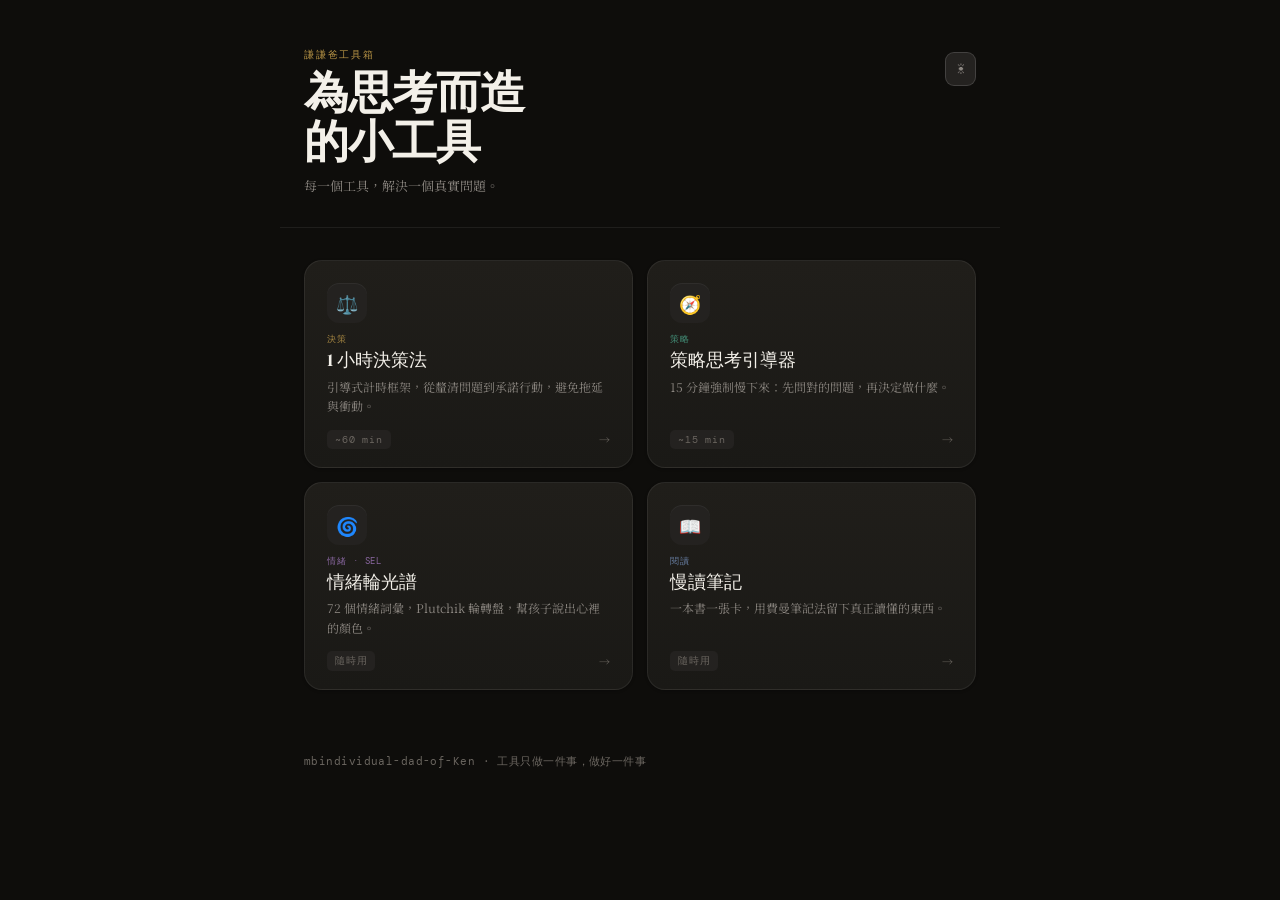
==== index.html @ 2f3a2b12 "Add files via upload" ====
<!DOCTYPE html>
<html lang="zh-TW" data-theme="dark">
<head>
<meta charset="UTF-8">
<meta name="viewport" content="width=device-width, initial-scale=1.0">
<title>謙謙爸工具箱</title>
<meta name="description" content="為思考而造的小工具集合">
<meta name="mobile-web-app-capable" content="yes">
<meta name="apple-mobile-web-app-capable" content="yes">
<meta name="apple-mobile-web-app-status-bar-style" content="black-translucent">
<meta name="apple-mobile-web-app-title" content="工具箱">
<meta name="theme-color" content="#0e0d0b" id="themeMetaColor">
<link rel="manifest" href="./manifest.json">
<link rel="apple-touch-icon" href="./icons/icon-192.png">
<link rel="preconnect" href="https://fonts.googleapis.com">
<link href="https://fonts.googleapis.com/css2?family=DM+Serif+Display:ital@0;1&family=DM+Mono:wght@400;500&family=Noto+Serif+TC:wght@400;600&display=swap" rel="stylesheet">
<style>
  :root {
    --ease: cubic-bezier(0.22, 1, 0.36, 1);
    --ease-spring: cubic-bezier(0.34, 1.56, 0.64, 1);
  }

  :root, [data-theme="dark"] {
    --bg: #0e0d0b;
    --bg2: #14120f;
    --surface: #1a1916;
    --surface-hi: #201e1a;
    --surface2: #242220;
    --border: rgba(255,255,255,0.07);
    --border2: rgba(255,255,255,0.14);
    --text: #f3f0e9;
    --muted: #8b8680;
    --muted2: #6b6660;
    --amber: #e0b454;
    --amber-dim: #8a6e2a;
    --amber-glow: rgba(224,180,84,0.15);
    --teal: #54c2a2;
    --teal-dim: #2a6e56;
    --purple: #b988dc;
    --blue: #86a6da;
    --on-accent: #15120c;
    --shadow-sm: 0 1px 3px rgba(0,0,0,0.25);
    --shadow-md: 0 8px 30px rgba(0,0,0,0.35);
    --shadow-lg: 0 20px 60px rgba(0,0,0,0.5);
  }

  [data-theme="light"] {
    --bg: #f4efe3;
    --bg2: #efe8d8;
    --surface: #fffdf8;
    --surface-hi: #fffefb;
    --surface2: #f1ebdd;
    --border: rgba(58,44,20,0.10);
    --border2: rgba(58,44,20,0.18);
    --text: #2c2418;
    --muted: #7c7160;
    --muted2: #a39884;
    --amber: #a9761c;
    --amber-dim: #cba656;
    --amber-glow: rgba(169,118,28,0.14);
    --teal: #2c8e72;
    --teal-dim: #95c8b8;
    --purple: #7c3fa8;
    --blue: #3a5fa8;
    --on-accent: #fffdf8;
    --shadow-sm: 0 1px 3px rgba(70,52,22,0.08);
    --shadow-md: 0 10px 30px rgba(70,52,22,0.12);
    --shadow-lg: 0 22px 60px rgba(70,52,22,0.18);
  }

  *, *::before, *::after { box-sizing: border-box; margin: 0; padding: 0; }

  body {
    background: var(--bg);
    color: var(--text);
    font-family: 'Noto Serif TC', serif;
    min-height: 100vh;
    padding: 0;
    transition: background 0.3s, color 0.3s;
  }

  /* HEADER */
  header {
    padding: 3rem 1.5rem 2rem;
    max-width: 720px;
    margin: 0 auto;
    position: relative;
  }

  .header-top {
    display: flex;
    align-items: flex-start;
    justify-content: space-between;
    gap: 1rem;
  }

  .brand {
    display: flex;
    flex-direction: column;
    gap: 0.35rem;
  }

  .brand-label {
    font-family: 'DM Mono', monospace;
    font-size: 10px;
    letter-spacing: 0.18em;
    text-transform: uppercase;
    color: var(--amber);
    opacity: 0.8;
  }

  h1 {
    font-family: 'DM Serif Display', serif;
    font-size: clamp(2rem, 6vw, 2.8rem);
    color: var(--text);
    line-height: 1.1;
    letter-spacing: -0.02em;
  }

  .brand-sub {
    font-size: 13px;
    color: var(--muted);
    margin-top: 0.25rem;
    line-height: 1.5;
  }

  .theme-btn {
    background: var(--surface2);
    border: 1px solid var(--border2);
    border-radius: 9px;
    padding: 8px 11px;
    cursor: pointer;
    font-size: 14px;
    color: var(--muted);
    transition: all 0.2s var(--ease);
    flex-shrink: 0;
    margin-top: 4px;
  }
  .theme-btn:hover { color: var(--text); background: var(--surface-hi); }

  /* DIVIDER */
  .divider {
    height: 1px;
    background: var(--border);
    max-width: 720px;
    margin: 0 auto 2rem;
  }

  /* GRID */
  .grid {
    max-width: 720px;
    margin: 0 auto;
    padding: 0 1.5rem 4rem;
    display: grid;
    grid-template-columns: repeat(auto-fill, minmax(290px, 1fr));
    gap: 14px;
  }

  /* TOOL CARD */
  .card {
    background: linear-gradient(180deg, var(--surface-hi), var(--surface));
    border: 1px solid var(--border);
    border-radius: 18px;
    padding: 22px 22px 18px;
    text-decoration: none;
    color: inherit;
    display: flex;
    flex-direction: column;
    gap: 10px;
    box-shadow: var(--shadow-sm);
    transition: border-color 0.3s var(--ease), box-shadow 0.3s var(--ease), transform 0.25s var(--ease);
    position: relative;
    overflow: hidden;
  }

  .card::before {
    content: '';
    position: absolute;
    inset: 0;
    background: radial-gradient(60% 80% at 10% 0%, var(--card-glow, rgba(224,180,84,0.06)), transparent 70%);
    pointer-events: none;
    transition: opacity 0.3s;
    opacity: 0;
  }

  .card:hover {
    border-color: var(--card-accent, var(--amber));
    box-shadow: 0 0 0 1px var(--card-accent, var(--amber)), var(--shadow-md);
    transform: translateY(-2px);
  }

  .card:hover::before { opacity: 1; }

  .card-icon {
    width: 40px;
    height: 40px;
    border-radius: 12px;
    background: var(--surface2);
    display: flex;
    align-items: center;
    justify-content: center;
    font-size: 18px;
    flex-shrink: 0;
    box-shadow: inset 0 1px 0 rgba(255,255,255,0.05);
    transition: background 0.3s, box-shadow 0.3s;
  }

  .card:hover .card-icon {
    background: color-mix(in srgb, var(--card-accent, var(--amber)) 15%, var(--surface2));
    box-shadow: 0 4px 14px var(--card-glow, rgba(224,180,84,0.2));
  }

  .card-body { flex: 1; }

  .card-title {
    font-family: 'DM Serif Display', serif;
    font-size: 1.15rem;
    color: var(--text);
    line-height: 1.3;
    margin-bottom: 5px;
  }

  .card-desc {
    font-size: 12px;
    color: var(--muted);
    line-height: 1.6;
  }

  .card-footer {
    display: flex;
    align-items: center;
    justify-content: space-between;
    margin-top: 4px;
  }

  .card-time {
    font-family: 'DM Mono', monospace;
    font-size: 10px;
    letter-spacing: 0.08em;
    color: var(--muted2);
    background: var(--surface2);
    padding: 3px 8px;
    border-radius: 5px;
  }

  .card-arrow {
    font-size: 11px;
    color: var(--muted2);
    transition: transform 0.2s var(--ease), color 0.2s;
  }
  .card:hover .card-arrow { transform: translateX(3px); color: var(--card-accent, var(--amber)); }

  /* COMING SOON */
  .card.soon {
    opacity: 0.45;
    pointer-events: none;
  }

  .card.soon .card-time::before { content: '即將推出 · '; }

  /* TAG */
  .card-tag {
    font-family: 'DM Mono', monospace;
    font-size: 9px;
    letter-spacing: 0.1em;
    text-transform: uppercase;
    color: var(--card-accent, var(--amber));
    opacity: 0.7;
    margin-bottom: 2px;
  }

  /* FOOTER */
  footer {
    max-width: 720px;
    margin: 0 auto;
    padding: 0 1.5rem 3rem;
    font-size: 11px;
    color: var(--muted2);
    font-family: 'DM Mono', monospace;
    letter-spacing: 0.04em;
  }

  @media (prefers-reduced-motion: reduce) {
    *, *::before, *::after {
      animation-duration: 0.001ms !important;
      transition-duration: 0.001ms !important;
    }
  }

  @media (max-width: 480px) {
    .grid { grid-template-columns: 1fr; }
    header { padding: 2rem 1.25rem 1.5rem; }
    .grid { padding: 0 1.25rem 3rem; }
  }
</style>
</head>
<body>

<header>
  <div class="header-top">
    <div class="brand">
      <span class="brand-label">謙謙爸工具箱</span>
      <h1>為思考而造<br>的小工具</h1>
      <p class="brand-sub">每一個工具，解決一個真實問題。</p>
    </div>
    <button class="theme-btn" onclick="toggleTheme()" title="切換主題">☀︎</button>
  </div>
</header>

<div class="divider"></div>

<div class="grid">

  <!-- 決策工具 -->
  <a class="card" href="https://mbindividual-dad-of-Ken.github.io/decision-tool/"
     style="--card-accent: var(--amber); --card-glow: var(--amber-glow);">
    <div class="card-icon">⚖️</div>
    <div class="card-body">
      <div class="card-tag">決策</div>
      <div class="card-title">1 小時決策法</div>
      <div class="card-desc">引導式計時框架，從釐清問題到承諾行動，避免拖延與衝動。</div>
    </div>
    <div class="card-footer">
      <span class="card-time">~60 min</span>
      <span class="card-arrow">→</span>
    </div>
  </a>

  <!-- 策略思考 -->
  <a class="card" href="./strategic/"
     style="--card-accent: var(--teal); --card-glow: rgba(84,194,162,0.12);">
    <div class="card-icon">🧭</div>
    <div class="card-body">
      <div class="card-tag">策略</div>
      <div class="card-title">策略思考引導器</div>
      <div class="card-desc">15 分鐘強制慢下來：先問對的問題，再決定做什麼。</div>
    </div>
    <div class="card-footer">
      <span class="card-time">~15 min</span>
      <span class="card-arrow">→</span>
    </div>
  </a>

  <!-- 情緒輪 -->
  <a class="card" href="https://mbindividual-dad-of-Ken.github.io/emotion-wheel/"
     style="--card-accent: var(--purple); --card-glow: rgba(185,136,220,0.12);">
    <div class="card-icon">🌀</div>
    <div class="card-body">
      <div class="card-tag">情緒 · SEL</div>
      <div class="card-title">情緒輪光譜</div>
      <div class="card-desc">72 個情緒詞彙，Plutchik 輪轉盤，幫孩子說出心裡的顏色。</div>
    </div>
    <div class="card-footer">
      <span class="card-time">隨時用</span>
      <span class="card-arrow">→</span>
    </div>
  </a>

  <!-- 慢讀筆記 -->
  <a class="card" href="https://mbindividual-dad-of-Ken.github.io/reading-tools/"
     style="--card-accent: var(--blue); --card-glow: rgba(134,166,218,0.12);">
    <div class="card-icon">📖</div>
    <div class="card-body">
      <div class="card-tag">閱讀</div>
      <div class="card-title">慢讀筆記</div>
      <div class="card-desc">一本書一張卡，用費曼筆記法留下真正讀懂的東西。</div>
    </div>
    <div class="card-footer">
      <span class="card-time">隨時用</span>
      <span class="card-arrow">→</span>
    </div>
  </a>

</div>

<footer>
  mbindividual-dad-of-Ken · 工具只做一件事，做好一件事
</footer>

<script>
  function toggleTheme() {
    const html = document.documentElement;
    const next = html.getAttribute('data-theme') === 'dark' ? 'light' : 'dark';
    html.setAttribute('data-theme', next);
    localStorage.setItem('tbx-theme', next);
    document.querySelector('.theme-btn').textContent = next === 'dark' ? '☀︎' : '☾';
  }

  // restore saved theme
  const saved = localStorage.getItem('tbx-theme');
  if (saved) {
    document.documentElement.setAttribute('data-theme', saved);
    document.querySelector('.theme-btn').textContent = saved === 'dark' ? '☀︎' : '☾';
  }
</script>
</body>
</html>
<script>
  // theme-color meta sync
  function syncThemeColor() {
    const t = document.documentElement.getAttribute('data-theme');
    document.getElementById('themeMetaColor').content = t === 'dark' ? '#0e0d0b' : '#f4efe3';
  }
  // patch toggleTheme
  const _origToggle = toggleTheme;
  // already defined above; wrap after load
  document.addEventListener('DOMContentLoaded', () => syncThemeColor());

  // register service worker
  if ('serviceWorker' in navigator) {
    navigator.serviceWorker.register('./sw.js').catch(() => {});
  }
</script>
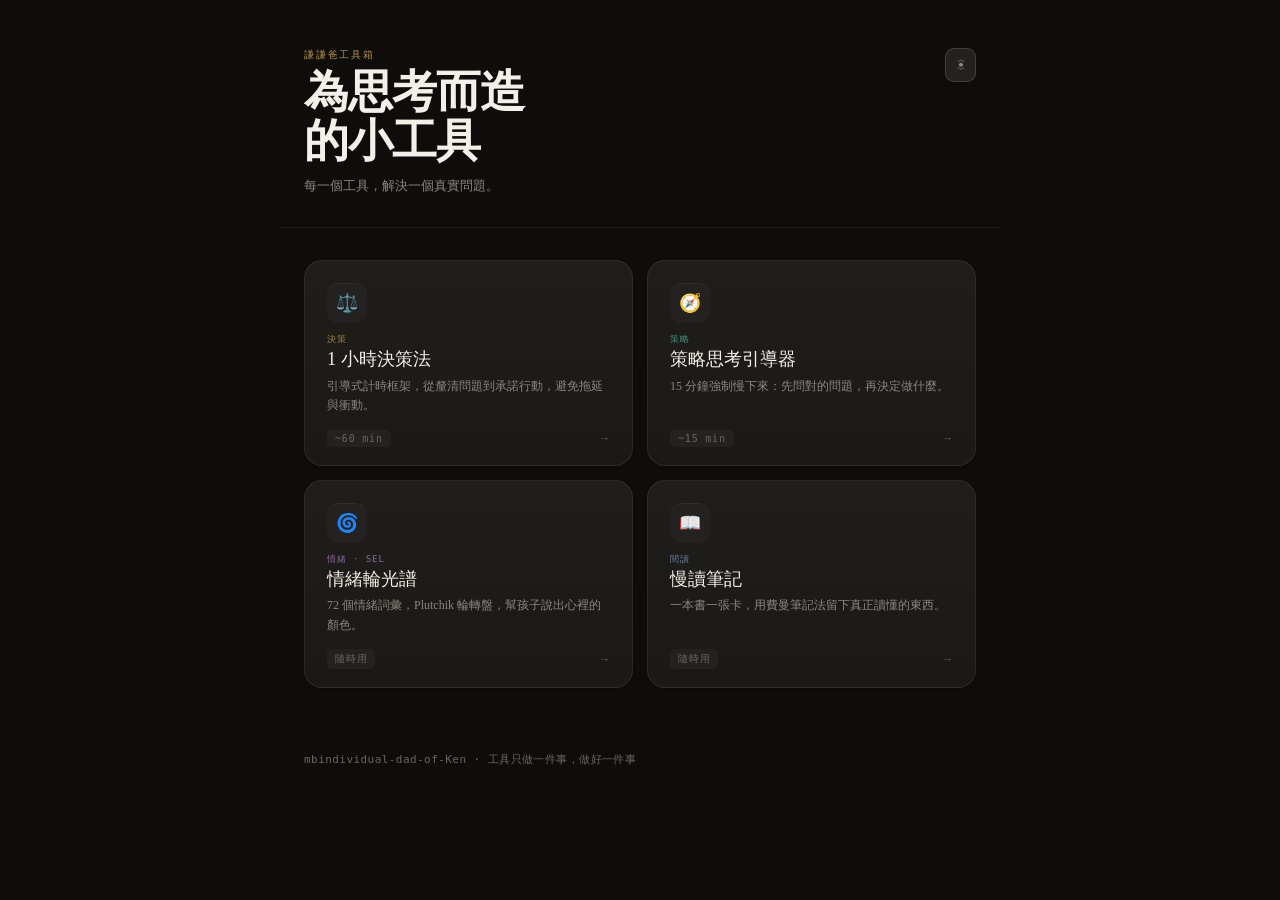
==== commit 4bc538fa: "Add files via upload 錯誤邊界" ====
--- a/index.html
+++ b/index.html
@@ -2,6 +2,7 @@
 <html lang="zh-TW" data-theme="dark">
 <head>
 <meta charset="UTF-8">
+<meta http-equiv="Content-Security-Policy" content="default-src 'self'; script-src 'self' 'unsafe-inline' https://www.googletagmanager.com; style-src 'self' 'unsafe-inline' https://fonts.googleapis.com; font-src https://fonts.gstatic.com; connect-src 'self'; img-src 'self' data:; worker-src 'self'">
 <meta name="viewport" content="width=device-width, initial-scale=1.0">
 <title>謙謙爸工具箱</title>
 <meta name="description" content="為思考而造的小工具集合">
@@ -14,61 +15,13 @@
 <link rel="apple-touch-icon" href="./icons/icon-192.png">
 <link rel="preconnect" href="https://fonts.googleapis.com">
 <link href="https://fonts.googleapis.com/css2?family=DM+Serif+Display:ital@0;1&family=DM+Mono:wght@400;500&family=Noto+Serif+TC:wght@400;600&display=swap" rel="stylesheet">
+<link rel="stylesheet" href="./theme.css">
 <style>
   :root {
     --ease: cubic-bezier(0.22, 1, 0.36, 1);
     --ease-spring: cubic-bezier(0.34, 1.56, 0.64, 1);
   }
-
-  :root, [data-theme="dark"] {
-    --bg: #0e0d0b;
-    --bg2: #14120f;
-    --surface: #1a1916;
-    --surface-hi: #201e1a;
-    --surface2: #242220;
-    --border: rgba(255,255,255,0.07);
-    --border2: rgba(255,255,255,0.14);
-    --text: #f3f0e9;
-    --muted: #8b8680;
-    --muted2: #6b6660;
-    --amber: #e0b454;
-    --amber-dim: #8a6e2a;
-    --amber-glow: rgba(224,180,84,0.15);
-    --teal: #54c2a2;
-    --teal-dim: #2a6e56;
-    --purple: #b988dc;
-    --blue: #86a6da;
-    --on-accent: #15120c;
-    --shadow-sm: 0 1px 3px rgba(0,0,0,0.25);
-    --shadow-md: 0 8px 30px rgba(0,0,0,0.35);
-    --shadow-lg: 0 20px 60px rgba(0,0,0,0.5);
-  }
-
-  [data-theme="light"] {
-    --bg: #f4efe3;
-    --bg2: #efe8d8;
-    --surface: #fffdf8;
-    --surface-hi: #fffefb;
-    --surface2: #f1ebdd;
-    --border: rgba(58,44,20,0.10);
-    --border2: rgba(58,44,20,0.18);
-    --text: #2c2418;
-    --muted: #7c7160;
-    --muted2: #a39884;
-    --amber: #a9761c;
-    --amber-dim: #cba656;
-    --amber-glow: rgba(169,118,28,0.14);
-    --teal: #2c8e72;
-    --teal-dim: #95c8b8;
-    --purple: #7c3fa8;
-    --blue: #3a5fa8;
-    --on-accent: #fffdf8;
-    --shadow-sm: 0 1px 3px rgba(70,52,22,0.08);
-    --shadow-md: 0 10px 30px rgba(70,52,22,0.12);
-    --shadow-lg: 0 22px 60px rgba(70,52,22,0.18);
-  }
-
-  *, *::before, *::after { box-sizing: border-box; margin: 0; padding: 0; }
+*, *::before, *::after { box-sizing: border-box; margin: 0; padding: 0; }
 
   body {
     background: var(--bg);
@@ -124,19 +77,6 @@
     line-height: 1.5;
   }
 
-  .theme-btn {
-    background: var(--surface2);
-    border: 1px solid var(--border2);
-    border-radius: 9px;
-    padding: 8px 11px;
-    cursor: pointer;
-    font-size: 14px;
-    color: var(--muted);
-    transition: all 0.2s var(--ease);
-    flex-shrink: 0;
-    margin-top: 4px;
-  }
-  .theme-btn:hover { color: var(--text); background: var(--surface-hi); }
 
   /* DIVIDER */
   .divider {
@@ -303,7 +243,7 @@
       <h1>為思考而造<br>的小工具</h1>
       <p class="brand-sub">每一個工具，解決一個真實問題。</p>
     </div>
-    <button class="theme-btn" onclick="toggleTheme()" title="切換主題">☀︎</button>
+    <button class="theme-btn" id="themeBtn" title="切換主題">☀︎</button>
   </div>
 </header>
 
@@ -377,14 +317,26 @@
   mbindividual-dad-of-Ken · 工具只做一件事，做好一件事
 </footer>
 
+<script src="./toolbox-utils.js"></script>
 <script>
-  function toggleTheme() {
-    const html = document.documentElement;
-    const next = html.getAttribute('data-theme') === 'dark' ? 'light' : 'dark';
-    html.setAttribute('data-theme', next);
-    localStorage.setItem('tbx-theme', next);
-    document.querySelector('.theme-btn').textContent = next === 'dark' ? '☀︎' : '☾';
-  }
+  /* ════════════════ 簽名保護區 ── 任何版本迭代必須原樣保留本區塊 ⚠️
+   SIG.a = 作者署名（Base64，執行期由 sigA() 解碼）
+   SIG.d = 作品 DNA 碼　SIG.v = 目前版本
+   sigK() = 署名校驗雜湊【演算法已凍結，永不可更改：
+            h = h*31 + charCode，無號 32 位元，輸出 36 進位】
+   版權所有 © 2026 謙謙爸 (Jerry). All Rights Reserved.
+   ════════════════════════════════════════════════════════ */
+  var SIG={a:'6KyZ6KyZ54i4',d:'Toolbox-Hub-2026',v:'1.0'};
+  function sigA(){try{return decodeURIComponent(escape(atob(SIG.a)));}catch(err){return '';}}
+  function sigK(s){var h=0;for(var i=0;i<s.length;i++){h=(h*31+s.charCodeAt(i))>>>0;}return h.toString(36);}
+  var APP_AUTHOR=sigA();
+  /* ════════════════ 簽名保護區結束 ════════════════ */
+
+  function toggleTheme() { TbxTheme.toggle(); }
+
+  document.addEventListener('DOMContentLoaded', () => {
+    document.getElementById('themeBtn').addEventListener('click', toggleTheme);
+  });
 
   // restore saved theme
   const saved = localStorage.getItem('tbx-theme');
--- a/theme.css
+++ b/theme.css
@@ -0,0 +1,82 @@
+/* ════════════════════════════════════════════════
+   謙謙爸工具箱 — 共用主題系統
+   所有工具引用此檔案，勿直接修改個別工具的 CSS variables
+   ════════════════════════════════════════════════ */
+
+:root {
+  --phase-0: #e0b454;
+  --phase-1: #cf8a48;
+  --phase-2: #54c2a2;
+  --phase-3: #86a6da;
+  --phase-4: #b988dc;
+  --ease: cubic-bezier(0.22, 1, 0.36, 1);
+  --ease-spring: cubic-bezier(0.34, 1.56, 0.64, 1);
+}
+
+:root, [data-theme="dark"] {
+    --bg: #0e0d0b;
+    --bg2: #14120f;
+    --surface: #1a1916;
+    --surface-hi: #201e1a;
+    --surface2: #242220;
+    --border: rgba(255,255,255,0.07);
+    --border2: rgba(255,255,255,0.14);
+    --text: #f3f0e9;
+    --muted: #8b8680;
+    --muted2: #6b6660;
+    --amber: #e0b454;
+    --amber-dim: #8a6e2a;
+    --amber-glow: rgba(224,180,84,0.15);
+    --teal: #54c2a2;
+    --teal-dim: #2a6e56;
+    --purple: #b988dc;
+    --blue: #86a6da;
+    --on-accent: #15120c;
+    --shadow-sm: 0 1px 3px rgba(0,0,0,0.25);
+    --shadow-md: 0 8px 30px rgba(0,0,0,0.35);
+    --shadow-lg: 0 20px 60px rgba(0,0,0,0.5);
+  
+    --red: #e86756;
+    --scrim: rgba(8,7,6,0.75);
+}
+
+[data-theme="light"] {
+    --bg: #f4efe3;
+    --bg2: #efe8d8;
+    --surface: #fffdf8;
+    --surface-hi: #fffefb;
+    --surface2: #f1ebdd;
+    --border: rgba(58,44,20,0.10);
+    --border2: rgba(58,44,20,0.18);
+    --text: #2c2418;
+    --muted: #7c7160;
+    --muted2: #a39884;
+    --amber: #a9761c;
+    --amber-dim: #cba656;
+    --amber-glow: rgba(169,118,28,0.14);
+    --teal: #2c8e72;
+    --teal-dim: #95c8b8;
+    --purple: #7c3fa8;
+    --blue: #3a5fa8;
+    --on-accent: #fffdf8;
+    --shadow-sm: 0 1px 3px rgba(70,52,22,0.08);
+    --shadow-md: 0 10px 30px rgba(70,52,22,0.12);
+    --shadow-lg: 0 22px 60px rgba(70,52,22,0.18);
+  
+    --red: #c0432f;
+    --scrim: rgba(238,231,216,0.75);
+}
+
+/* ── 共用元件：主題切換按鈕 ── */
+.theme-btn {
+  background: var(--surface2);
+  border: 1px solid var(--border2);
+  border-radius: 9px;
+  padding: 8px 11px;
+  cursor: pointer;
+  font-size: 14px;
+  color: var(--muted);
+  transition: all 0.2s var(--ease);
+  flex-shrink: 0;
+}
+.theme-btn:hover { color: var(--text); background: var(--surface-hi); }
